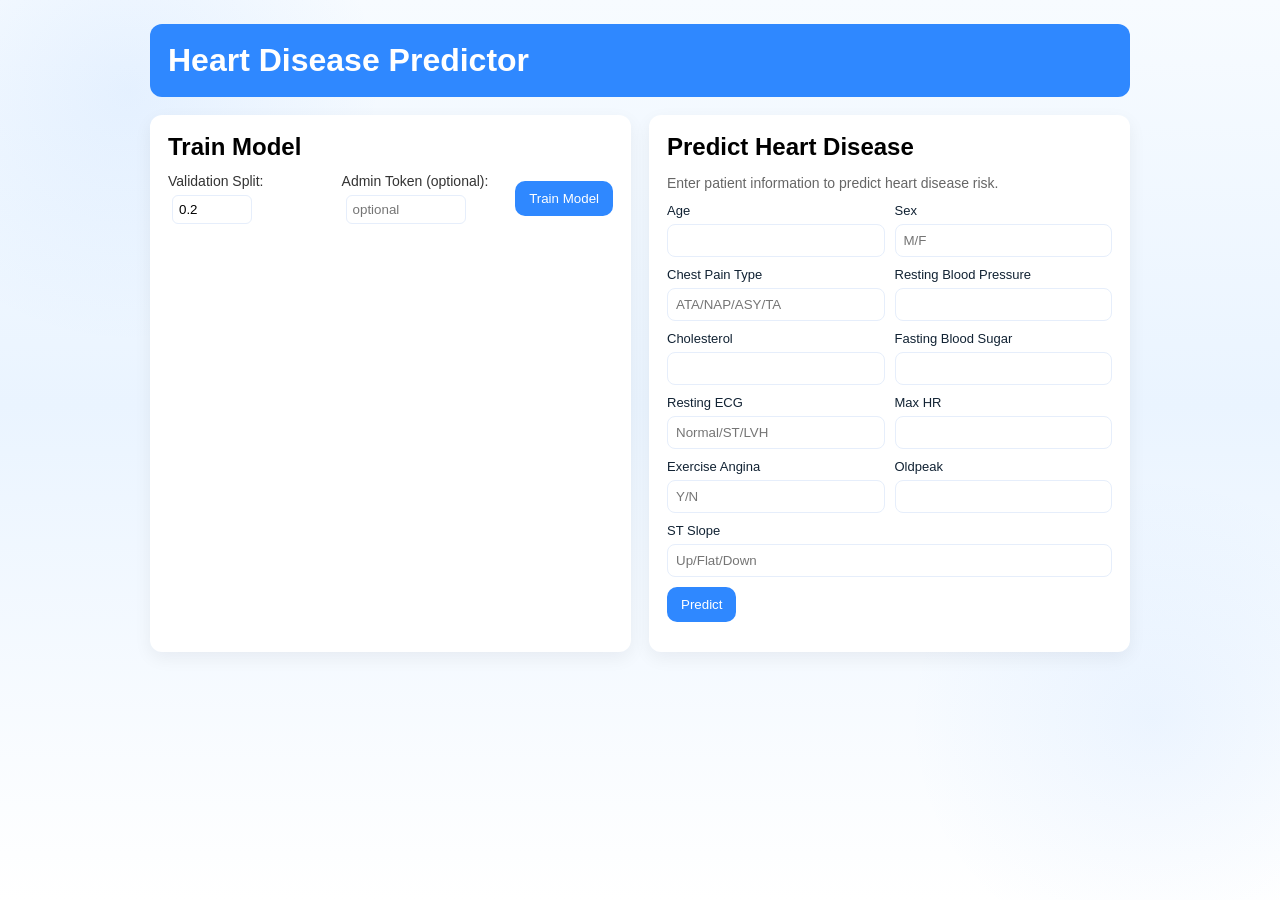
==== frontend/index.html @ 94117f0b "Initial commit" ====
<!doctype html>
<html lang="en">
  <head>
    <meta charset="utf-8" />
    <meta name="viewport" content="width=device-width, initial-scale=1" />
    <title>Heart Disease Predictor</title>
    <link rel="stylesheet" href="styles.css" />
  </head>
  <body>
    <div class="app">
      <header class="hero">
        <h1>Heart Disease Predictor</h1>
      </header>

      <main class="grid">
        <section class="panel">
          <h2>Train Model</h2>
          <div style="display:flex;gap:8px;align-items:center;flex-wrap:wrap">
            <label style="font-size:14px;color:#333">Validation Split:
              <input id="val_size" type="number" step="0.05" min="0" max="0.9" value="0.2" title="Validation size (0-0.9)" style="width:80px;padding:6px;border-radius:6px;border:1px solid #e6eefb;margin-left:4px" />
            </label>
            <label style="font-size:14px;color:#333" title="Optional: Enter admin token to authorize training">Admin Token (optional):
              <input id="train_secret" type="password" placeholder="optional" style="width:120px;padding:6px;border-radius:6px;border:1px solid #e6eefb;margin-left:4px" />
            </label>
            <button id="trainBtn" class="btn primary">Train Model</button>
          </div>
          <div id="trainResult" class="result" style="margin-top:12px"></div>
          <div id="analysisPanel" style="margin-top:16px;display:none">
            <h3 style="font-size:22px;margin-bottom:8px;color:#333">Prediction & Analysis</h3>
            <canvas id="probChart" width="280" height="180"></canvas>
            <div id="probLabel" style="font-size:14px;margin-top:8px;color:#123"></div>
            
            <div style="margin-top:20px">
              <h4 style="font-size:16px;margin-bottom:12px;color:#333;font-weight:600">Key Factors</h4>
              <div id="keyFactors" style="font-size:14px;line-height:1.8">
                <!-- Key factors will be populated here -->
              </div>
            </div>
          </div>
        </section>

        <section class="panel">
          <h2>Predict Heart Disease</h2>
          <p style="color:#666;font-size:14px;margin-bottom:12px">
            Enter patient information to predict heart disease risk.
          </p>
          <form id="predictForm">
            <div class="row">
              <label>Age<input name="Age" required /></label>
              <label>Sex<input name="Sex" required placeholder="M/F"/></label>
            </div>
            <div class="row">
              <label>Chest Pain Type<input name="ChestPainType" required placeholder="ATA/NAP/ASY/TA"/></label>
              <label>Resting Blood Pressure<input name="RestingBP" required/></label>
            </div>
            <div class="row">
              <label>Cholesterol<input name="Cholesterol" required/></label>
              <label>Fasting Blood Sugar<input name="FastingBS" required/></label>
            </div>
            <div class="row">
              <label>Resting ECG<input name="RestingECG" required placeholder="Normal/ST/LVH"/></label>
              <label>Max HR<input name="MaxHR" required/></label>
            </div>
            <div class="row">
              <label>Exercise Angina<input name="ExerciseAngina" required placeholder="Y/N"/></label>
              <label>Oldpeak<input name="Oldpeak" required/></label>
            </div>
            <div class="row">
              <label>ST Slope<input name="ST_Slope" required placeholder="Up/Flat/Down"/></label>
            </div>

            <button type="button" id="predictBtn" class="btn primary">Predict</button>
          </form>
          <div id="predictResult" class="result"></div>
        </section>
      </main>
    </div>
    <script src="main.js"></script>
  </body>
</html>
---- frontend/styles.css ----
:root{
  --blue:#2f88ff;
  --muted:#f3f6fb;
  --card:#ffffff;
}
*{box-sizing:border-box;font-family:Inter,Segoe UI,Arial,sans-serif}
body{
  /* soft layered background with subtle radial highlights */
  background:
    radial-gradient(circle at 10% 10%, rgba(47,136,255,0.08), transparent 18%),
    radial-gradient(circle at 90% 80%, rgba(47,136,255,0.06), transparent 18%),
    linear-gradient(180deg,#f7fbff 0%, #eaf4ff 45%, #ffffff 100%);
  background-attachment: fixed;
  margin:0;padding:24px;
}
.app{max-width:980px;margin:0 auto}
.hero{display:flex;align-items:center;gap:12px;background:var(--blue);color:white;padding:18px;border-radius:12px}
.hero .logo{font-size:28px}
.grid{display:grid;grid-template-columns:1fr 1fr;gap:18px;margin-top:18px}
.panel{background:var(--card);padding:18px;border-radius:12px;box-shadow:0 6px 18px rgba(15,20,40,0.06)}
h1,h2{margin:0}
h2{margin-bottom:12px}
.row{display:flex;gap:10px;margin-bottom:10px}
label{flex:1;display:flex;flex-direction:column;font-size:13px;color:#123}
input{padding:8px;border-radius:8px;border:1px solid #e6eefb;margin-top:6px}
.btn{padding:10px 14px;border-radius:10px;border:0;cursor:pointer}
.btn.primary{background:var(--blue);color:white}
.result{margin-top:12px;color:#123}
.footer{text-align:center;margin-top:18px;color:#667}
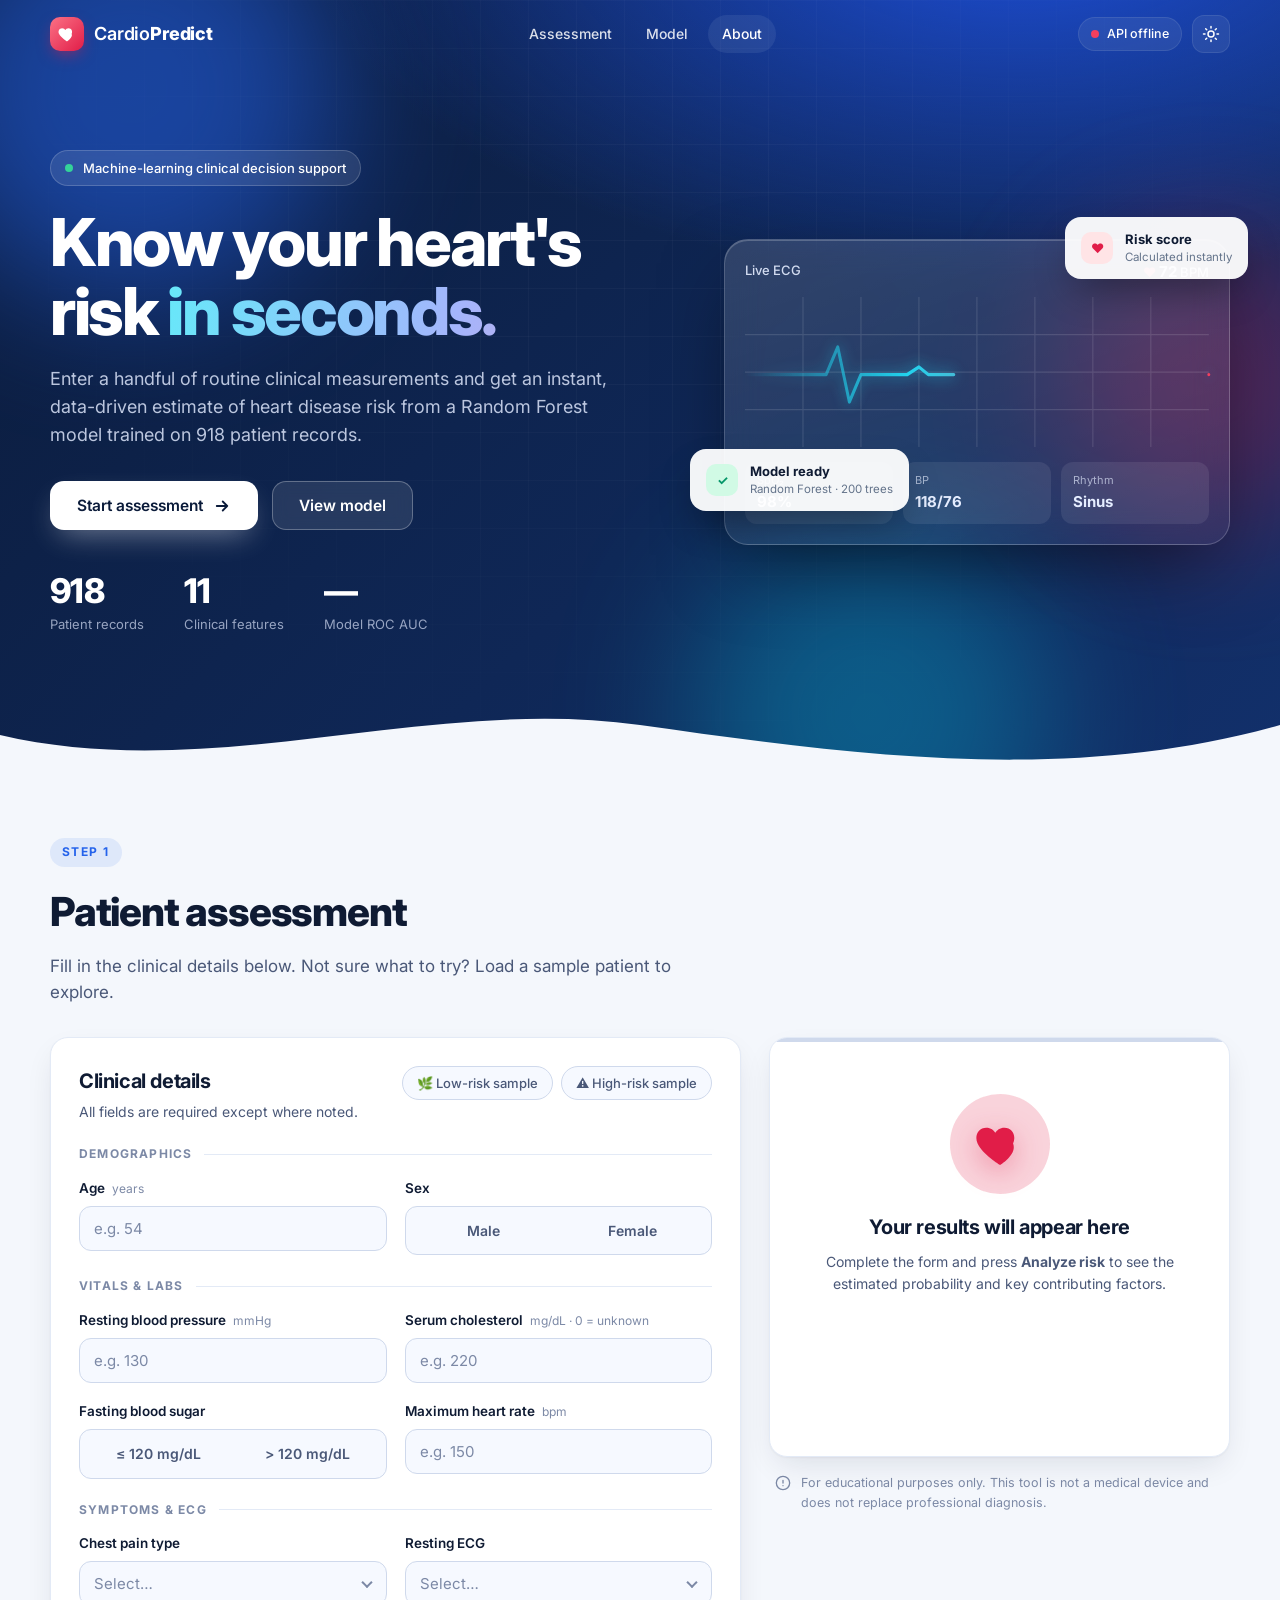
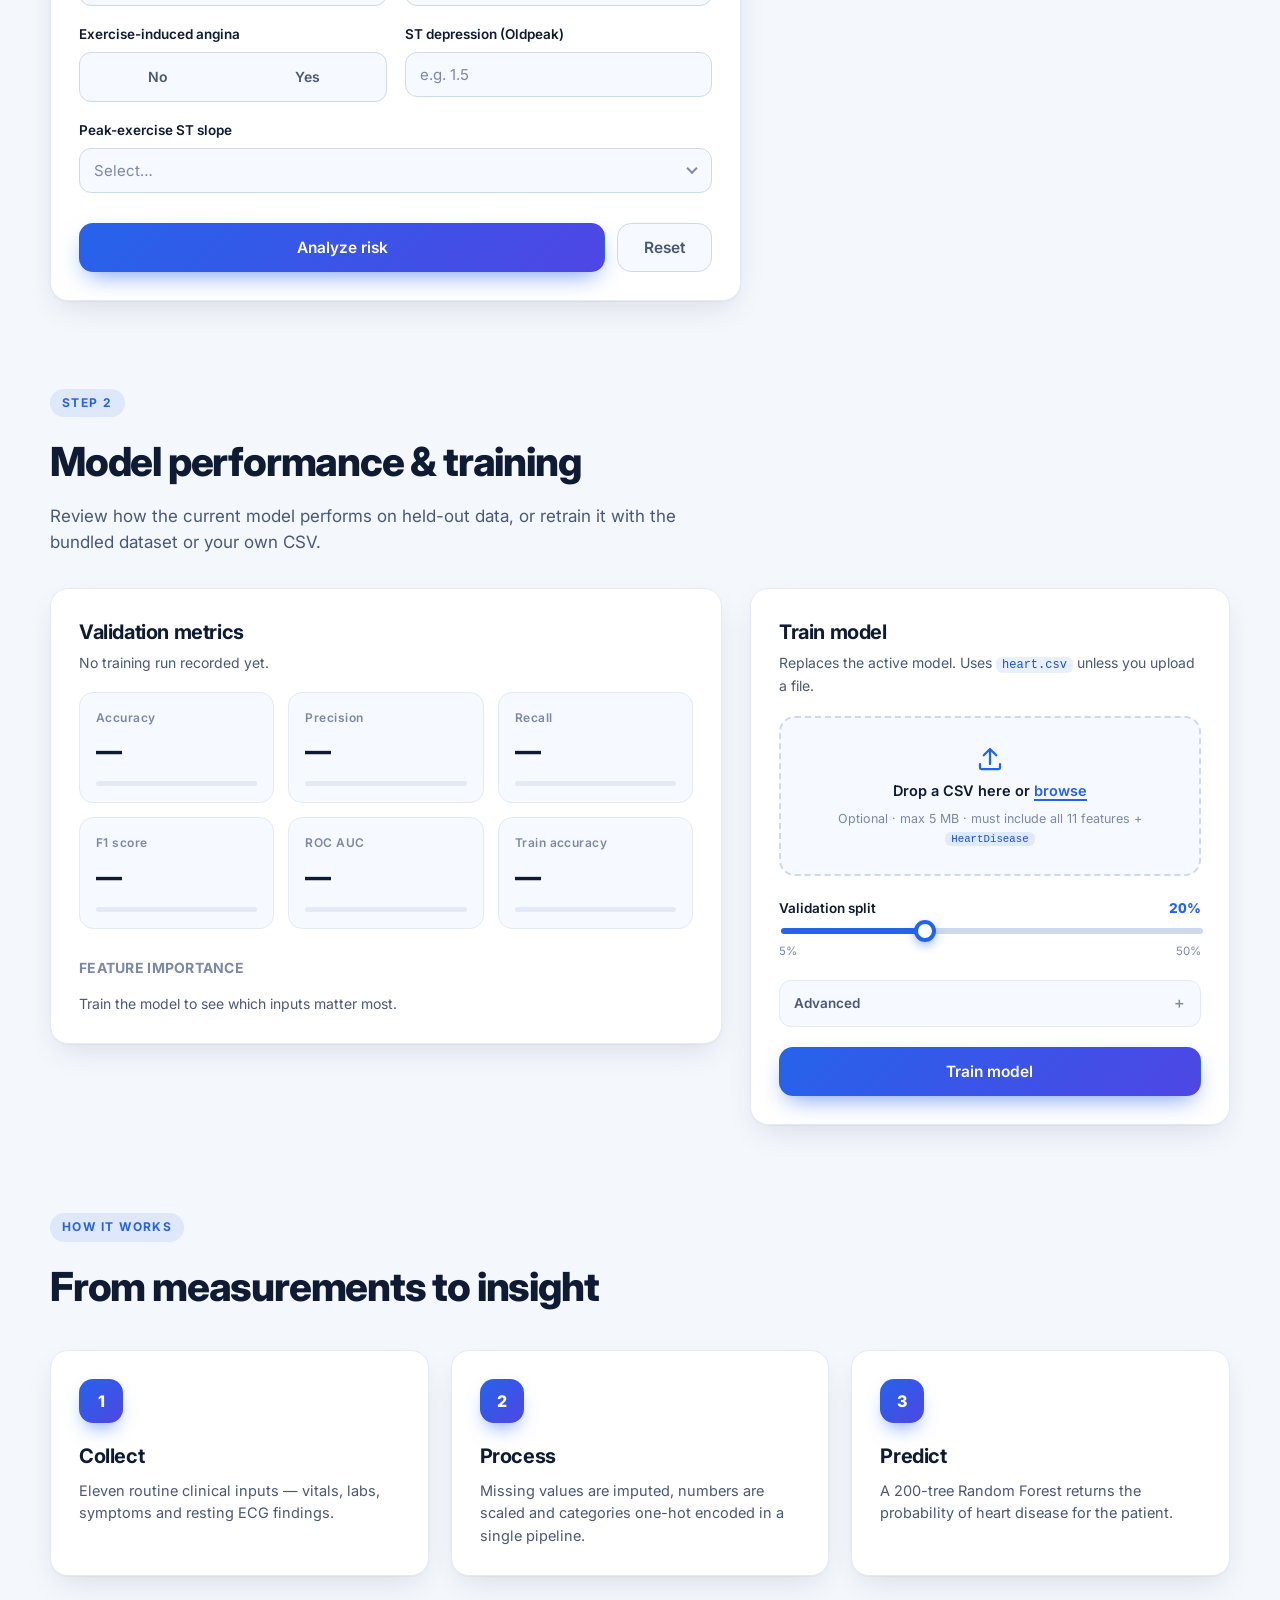
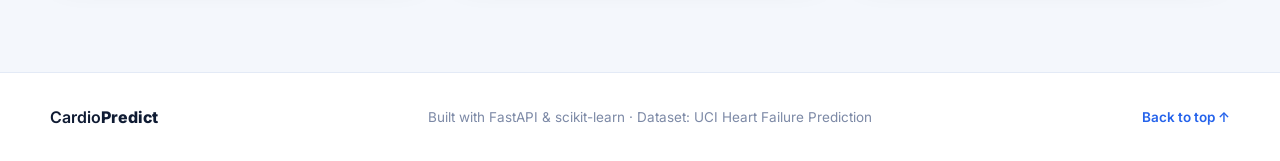
==== commit d893df7c: "Fix backend bugs and redesign the frontend Backend: - Save uploads to a temp file instead of the cli" ====
--- a/frontend/index.html
+++ b/frontend/index.html
@@ -3,78 +3,394 @@
   <head>
     <meta charset="utf-8" />
     <meta name="viewport" content="width=device-width, initial-scale=1" />
-    <title>Heart Disease Predictor</title>
+    <meta name="description" content="AI-assisted heart disease risk estimation using a Random Forest model trained on clinical data." />
+    <meta name="theme-color" content="#0b1b3a" />
+    <title>CardioPredict — Heart Disease Risk Assessment</title>
+    <link rel="icon" href="data:image/svg+xml,%3Csvg xmlns='http://www.w3.org/2000/svg' viewBox='0 0 24 24'%3E%3Cpath fill='%23ef4444' d='M12 21s-7.5-4.6-9.6-9.2C.9 8.5 2.7 5 6.1 5c2 0 3.3 1.1 3.9 2.2h.0C10.6 6.1 11.9 5 13.9 5c3.4 0 5.2 3.5 3.7 6.8C19.5 16.4 12 21 12 21z'/%3E%3C/svg%3E" />
+    <link rel="preconnect" href="https://fonts.googleapis.com" />
+    <link rel="preconnect" href="https://fonts.gstatic.com" crossorigin />
+    <link href="https://fonts.googleapis.com/css2?family=Inter:wght@400;500;600;700;800&display=swap" rel="stylesheet" />
     <link rel="stylesheet" href="styles.css" />
+    <script>
+      // Apply the saved theme before first paint to avoid a flash.
+      try {
+        var t = localStorage.getItem('theme');
+        if (!t) t = matchMedia('(prefers-color-scheme: dark)').matches ? 'dark' : 'light';
+        document.documentElement.setAttribute('data-theme', t);
+      } catch (e) {}
+    </script>
   </head>
   <body>
-    <div class="app">
-      <header class="hero">
-        <h1>Heart Disease Predictor</h1>
-      </header>
-
-      <main class="grid">
-        <section class="panel">
-          <h2>Train Model</h2>
-          <div style="display:flex;gap:8px;align-items:center;flex-wrap:wrap">
-            <label style="font-size:14px;color:#333">Validation Split:
-              <input id="val_size" type="number" step="0.05" min="0" max="0.9" value="0.2" title="Validation size (0-0.9)" style="width:80px;padding:6px;border-radius:6px;border:1px solid #e6eefb;margin-left:4px" />
+    <div class="scroll-progress" id="scrollProgress" aria-hidden="true"></div>
+
+    <!-- ============ NAV ============ -->
+    <nav class="nav" id="nav">
+      <div class="container nav-inner">
+        <a class="brand" href="#top" aria-label="CardioPredict home">
+          <span class="brand-mark">
+            <svg viewBox="0 0 24 24" width="20" height="20" aria-hidden="true"><path fill="currentColor" d="M12 21s-7.5-4.6-9.6-9.2C.9 8.5 2.7 5 6.1 5c2 0 3.3 1.1 3.9 2.2C10.6 6.1 11.9 5 13.9 5c3.4 0 5.2 3.5 3.7 6.8C19.5 16.4 12 21 12 21z"/></svg>
+          </span>
+          <span class="brand-name">Cardio<b>Predict</b></span>
+        </a>
+        <div class="nav-links">
+          <a href="#assess">Assessment</a>
+          <a href="#train">Model</a>
+          <a href="#about">About</a>
+        </div>
+        <div class="nav-actions">
+          <span class="status-pill" id="statusPill" data-state="checking" role="status" aria-live="polite">
+            <span class="dot"></span><span id="statusText">Connecting…</span>
+          </span>
+          <button class="icon-btn" id="themeToggle" type="button" aria-label="Toggle dark mode" title="Toggle dark mode">
+            <svg class="i-sun" viewBox="0 0 24 24" width="18" height="18" fill="none" stroke="currentColor" stroke-width="2" stroke-linecap="round"><circle cx="12" cy="12" r="4"/><path d="M12 2v2M12 20v2M4.9 4.9l1.4 1.4M17.7 17.7l1.4 1.4M2 12h2M20 12h2M4.9 19.1l1.4-1.4M17.7 6.3l1.4-1.4"/></svg>
+            <svg class="i-moon" viewBox="0 0 24 24" width="18" height="18" fill="none" stroke="currentColor" stroke-width="2" stroke-linecap="round" stroke-linejoin="round"><path d="M21 12.8A9 9 0 1 1 11.2 3a7 7 0 0 0 9.8 9.8z"/></svg>
+          </button>
+        </div>
+      </div>
+    </nav>
+
+    <!-- ============ HERO ============ -->
+    <header class="hero" id="top">
+      <div class="blob b1"></div><div class="blob b2"></div><div class="blob b3"></div>
+      <div class="hero-grid-bg" aria-hidden="true"></div>
+      <div class="container hero-inner">
+        <div class="hero-copy">
+          <span class="eyebrow reveal"><span class="pulse-dot"></span> Machine-learning clinical decision support</span>
+          <h1 class="reveal" style="--d:80ms">Know your heart's risk <span class="grad-text">in seconds.</span></h1>
+          <p class="lead reveal" style="--d:160ms">
+            Enter a handful of routine clinical measurements and get an instant, data-driven
+            estimate of heart disease risk from a Random Forest model trained on 918 patient records.
+          </p>
+          <div class="hero-cta reveal" style="--d:240ms">
+            <a href="#assess" class="btn btn-light btn-lg">Start assessment
+              <svg viewBox="0 0 24 24" width="18" height="18" fill="none" stroke="currentColor" stroke-width="2.4" stroke-linecap="round" stroke-linejoin="round"><path d="M5 12h14M13 6l6 6-6 6"/></svg>
+            </a>
+            <a href="#train" class="btn btn-ghost btn-lg">View model</a>
+          </div>
+          <dl class="hero-stats reveal" style="--d:320ms">
+            <div><dt data-count="918">0</dt><dd>Patient records</dd></div>
+            <div><dt data-count="11">0</dt><dd>Clinical features</dd></div>
+            <div><dt id="heroAuc">—</dt><dd>Model ROC&nbsp;AUC</dd></div>
+          </dl>
+        </div>
+
+        <div class="hero-visual reveal" style="--d:200ms" aria-hidden="true">
+          <div class="monitor">
+            <div class="monitor-head">
+              <span>Live ECG</span>
+              <span class="bpm"><i class="beat-heart">♥</i> <b id="bpmNum">72</b> BPM</span>
+            </div>
+            <svg class="ecg" viewBox="0 0 400 120" preserveAspectRatio="none">
+              <defs>
+                <linearGradient id="ecgGrad" x1="0" x2="1"><stop offset="0" stop-color="#22d3ee" stop-opacity="0"/><stop offset=".35" stop-color="#22d3ee"/><stop offset="1" stop-color="#f43f5e"/></linearGradient>
+              </defs>
+              <g class="ecg-grid" stroke="currentColor" stroke-opacity=".12"><path d="M0 30H400M0 60H400M0 90H400M50 0V120M100 0V120M150 0V120M200 0V120M250 0V120M300 0V120M350 0V120"/></g>
+              <path class="ecg-line" pathLength="1" d="M0 62 H60 L70 62 L80 40 L90 84 L100 62 H130 L140 62 L150 56 L158 62 H190 L200 62 L210 12 L222 108 L234 62 H270 L280 62 L290 48 L300 62 H340 L350 62 L360 40 L370 84 L380 62 H400"/>
+            </svg>
+            <div class="monitor-foot">
+              <div><small>SpO₂</small><b>98%</b></div>
+              <div><small>BP</small><b>118/76</b></div>
+              <div><small>Rhythm</small><b>Sinus</b></div>
+            </div>
+          </div>
+          <div class="float-card fc1"><span class="fc-ico ok">✓</span><div><b>Model ready</b><small>Random Forest · 200 trees</small></div></div>
+          <div class="float-card fc2"><span class="fc-ico risk">♥</span><div><b>Risk score</b><small>Calculated instantly</small></div></div>
+        </div>
+      </div>
+      <svg class="hero-wave" viewBox="0 0 1440 80" preserveAspectRatio="none" aria-hidden="true"><path d="M0 40 C240 90 480 0 720 30 C960 60 1200 90 1440 30 V80 H0Z"/></svg>
+    </header>
+
+    <main class="container main">
+      <!-- ============ ASSESSMENT ============ -->
+      <section class="section" id="assess">
+        <div class="section-head reveal">
+          <span class="kicker">Step 1</span>
+          <h2>Patient assessment</h2>
+          <p>Fill in the clinical details below. Not sure what to try? Load a sample patient to explore.</p>
+        </div>
+
+        <div class="assess-grid">
+          <div class="card spot reveal">
+            <div class="card-head">
+              <div>
+                <h3>Clinical details</h3>
+                <p class="muted">All fields are required except where noted.</p>
+              </div>
+              <div class="chips">
+                <button type="button" class="chip" data-sample="low">🌿 Low-risk sample</button>
+                <button type="button" class="chip" data-sample="high">⚠️ High-risk sample</button>
+              </div>
+            </div>
+
+            <form id="predictForm" novalidate>
+              <fieldset>
+                <legend>Demographics</legend>
+                <div class="fields">
+                  <div class="field">
+                    <label for="Age">Age <small>years</small></label>
+                    <input id="Age" name="Age" type="number" inputmode="numeric" min="1" max="120" step="1" placeholder="e.g. 54" required />
+                    <span class="err" data-for="Age"></span>
+                  </div>
+                  <div class="field">
+                    <span class="label" id="lblSex">Sex</span>
+                    <div class="seg" role="radiogroup" aria-labelledby="lblSex">
+                      <label><input type="radio" name="Sex" value="M" required /><span>Male</span></label>
+                      <label><input type="radio" name="Sex" value="F" /><span>Female</span></label>
+                      <i class="seg-thumb"></i>
+                    </div>
+                    <span class="err" data-for="Sex"></span>
+                  </div>
+                </div>
+              </fieldset>
+
+              <fieldset>
+                <legend>Vitals &amp; labs</legend>
+                <div class="fields">
+                  <div class="field">
+                    <label for="RestingBP">Resting blood pressure <small>mmHg</small></label>
+                    <input id="RestingBP" name="RestingBP" type="number" inputmode="numeric" min="0" max="300" step="1" placeholder="e.g. 130" required />
+                    <span class="err" data-for="RestingBP"></span>
+                  </div>
+                  <div class="field">
+                    <label for="Cholesterol">Serum cholesterol <small>mg/dL · 0 = unknown</small></label>
+                    <input id="Cholesterol" name="Cholesterol" type="number" inputmode="numeric" min="0" max="1000" step="1" placeholder="e.g. 220" required />
+                    <span class="err" data-for="Cholesterol"></span>
+                  </div>
+                  <div class="field">
+                    <span class="label" id="lblFbs">Fasting blood sugar</span>
+                    <div class="seg" role="radiogroup" aria-labelledby="lblFbs">
+                      <label><input type="radio" name="FastingBS" value="0" required /><span>≤ 120 mg/dL</span></label>
+                      <label><input type="radio" name="FastingBS" value="1" /><span>&gt; 120 mg/dL</span></label>
+                      <i class="seg-thumb"></i>
+                    </div>
+                    <span class="err" data-for="FastingBS"></span>
+                  </div>
+                  <div class="field">
+                    <label for="MaxHR">Maximum heart rate <small>bpm</small></label>
+                    <input id="MaxHR" name="MaxHR" type="number" inputmode="numeric" min="30" max="250" step="1" placeholder="e.g. 150" required />
+                    <span class="err" data-for="MaxHR"></span>
+                  </div>
+                </div>
+              </fieldset>
+
+              <fieldset>
+                <legend>Symptoms &amp; ECG</legend>
+                <div class="fields">
+                  <div class="field">
+                    <label for="ChestPainType">Chest pain type</label>
+                    <div class="select-wrap">
+                      <select id="ChestPainType" name="ChestPainType" required>
+                        <option value="" disabled selected>Select…</option>
+                        <option value="TA">Typical angina (TA)</option>
+                        <option value="ATA">Atypical angina (ATA)</option>
+                        <option value="NAP">Non-anginal pain (NAP)</option>
+                        <option value="ASY">Asymptomatic (ASY)</option>
+                      </select>
+                    </div>
+                    <span class="err" data-for="ChestPainType"></span>
+                  </div>
+                  <div class="field">
+                    <label for="RestingECG">Resting ECG</label>
+                    <div class="select-wrap">
+                      <select id="RestingECG" name="RestingECG" required>
+                        <option value="" disabled selected>Select…</option>
+                        <option value="Normal">Normal</option>
+                        <option value="ST">ST-T wave abnormality</option>
+                        <option value="LVH">Left ventricular hypertrophy</option>
+                      </select>
+                    </div>
+                    <span class="err" data-for="RestingECG"></span>
+                  </div>
+                  <div class="field">
+                    <span class="label" id="lblAng">Exercise-induced angina</span>
+                    <div class="seg" role="radiogroup" aria-labelledby="lblAng">
+                      <label><input type="radio" name="ExerciseAngina" value="N" required /><span>No</span></label>
+                      <label><input type="radio" name="ExerciseAngina" value="Y" /><span>Yes</span></label>
+                      <i class="seg-thumb"></i>
+                    </div>
+                    <span class="err" data-for="ExerciseAngina"></span>
+                  </div>
+                  <div class="field">
+                    <label for="Oldpeak">ST depression (Oldpeak)</label>
+                    <input id="Oldpeak" name="Oldpeak" type="number" inputmode="decimal" min="-5" max="10" step="0.1" placeholder="e.g. 1.5" required />
+                    <span class="err" data-for="Oldpeak"></span>
+                  </div>
+                  <div class="field full">
+                    <label for="ST_Slope">Peak-exercise ST slope</label>
+                    <div class="select-wrap">
+                      <select id="ST_Slope" name="ST_Slope" required>
+                        <option value="" disabled selected>Select…</option>
+                        <option value="Up">Upsloping</option>
+                        <option value="Flat">Flat</option>
+                        <option value="Down">Downsloping</option>
+                      </select>
+                    </div>
+                    <span class="err" data-for="ST_Slope"></span>
+                  </div>
+                </div>
+              </fieldset>
+
+              <div class="form-actions">
+                <button type="submit" id="predictBtn" class="btn btn-primary btn-lg">
+                  <span class="btn-label">Analyze risk</span>
+                  <span class="spinner" aria-hidden="true"></span>
+                </button>
+                <button type="button" id="resetBtn" class="btn btn-quiet btn-lg">Reset</button>
+              </div>
+            </form>
+          </div>
+
+          <!-- Result column -->
+          <aside class="result-col reveal" style="--d:120ms" aria-live="polite">
+            <div class="card result-card" id="resultCard" data-state="empty">
+              <!-- empty -->
+              <div class="state state-empty">
+                <div class="empty-heart"><span></span><svg viewBox="0 0 24 24" width="56" height="56"><path fill="currentColor" d="M12 21s-7.5-4.6-9.6-9.2C.9 8.5 2.7 5 6.1 5c2 0 3.3 1.1 3.9 2.2C10.6 6.1 11.9 5 13.9 5c3.4 0 5.2 3.5 3.7 6.8C19.5 16.4 12 21 12 21z"/></svg></div>
+                <h3>Your results will appear here</h3>
+                <p class="muted">Complete the form and press <b>Analyze risk</b> to see the estimated probability and key contributing factors.</p>
+              </div>
+              <!-- loading -->
+              <div class="state state-loading">
+                <div class="ring-loader"></div>
+                <h3>Analyzing…</h3>
+                <p class="muted">Running the model on the submitted values.</p>
+                <div class="skeleton"></div><div class="skeleton s2"></div><div class="skeleton s3"></div>
+              </div>
+              <!-- result -->
+              <div class="state state-result">
+                <div class="gauge-wrap">
+                  <svg class="gauge" viewBox="0 0 180 180" aria-hidden="true">
+                    <defs>
+                      <linearGradient id="gaugeLow" x1="0" y1="0" x2="1" y2="1"><stop offset="0" stop-color="#34d399"/><stop offset="1" stop-color="#10b981"/></linearGradient>
+                      <linearGradient id="gaugeMod" x1="0" y1="0" x2="1" y2="1"><stop offset="0" stop-color="#fbbf24"/><stop offset="1" stop-color="#f59e0b"/></linearGradient>
+                      <linearGradient id="gaugeHigh" x1="0" y1="0" x2="1" y2="1"><stop offset="0" stop-color="#fb7185"/><stop offset="1" stop-color="#e11d48"/></linearGradient>
+                    </defs>
+                    <circle class="g-track" cx="90" cy="90" r="76" />
+                    <circle class="g-bar" id="gaugeBar" cx="90" cy="90" r="76" pathLength="100" />
+                  </svg>
+                  <div class="gauge-center">
+                    <span class="gauge-num"><span id="riskNum">0</span><i>%</i></span>
+                    <span class="gauge-cap">Estimated risk</span>
+                  </div>
+                </div>
+                <div class="risk-badge" id="riskBadge">Low risk</div>
+                <p class="verdict" id="verdict"></p>
+
+                <div class="factors">
+                  <h4>Contributing factors</h4>
+                  <ul id="keyFactors"></ul>
+                </div>
+              </div>
+              <!-- error -->
+              <div class="state state-error">
+                <div class="err-ico">!</div>
+                <h3>Something went wrong</h3>
+                <p class="muted" id="errorMsg"></p>
+                <button type="button" class="btn btn-quiet" id="retryBtn">Dismiss</button>
+              </div>
+            </div>
+
+            <p class="disclaimer">
+              <svg viewBox="0 0 24 24" width="16" height="16" fill="none" stroke="currentColor" stroke-width="2" stroke-linecap="round" stroke-linejoin="round"><circle cx="12" cy="12" r="10"/><path d="M12 8v4M12 16h.01"/></svg>
+              For educational purposes only. This tool is not a medical device and does not replace professional diagnosis.
+            </p>
+          </aside>
+        </div>
+      </section>
+
+      <!-- ============ TRAIN ============ -->
+      <section class="section" id="train">
+        <div class="section-head reveal">
+          <span class="kicker">Step 2</span>
+          <h2>Model performance &amp; training</h2>
+          <p>Review how the current model performs on held-out data, or retrain it with the bundled dataset or your own CSV.</p>
+        </div>
+
+        <div class="train-grid">
+          <div class="card spot reveal">
+            <div class="card-head"><div><h3>Validation metrics</h3><p class="muted" id="trainedAt">No training run recorded yet.</p></div></div>
+            <div class="metrics" id="metrics">
+              <div class="metric" data-key="val_accuracy"><span class="m-label">Accuracy</span><span class="m-val">—</span><span class="m-bar"><i></i></span></div>
+              <div class="metric" data-key="val_precision"><span class="m-label">Precision</span><span class="m-val">—</span><span class="m-bar"><i></i></span></div>
+              <div class="metric" data-key="val_recall"><span class="m-label">Recall</span><span class="m-val">—</span><span class="m-bar"><i></i></span></div>
+              <div class="metric" data-key="val_f1"><span class="m-label">F1 score</span><span class="m-val">—</span><span class="m-bar"><i></i></span></div>
+              <div class="metric" data-key="val_roc_auc"><span class="m-label">ROC AUC</span><span class="m-val">—</span><span class="m-bar"><i></i></span></div>
+              <div class="metric" data-key="train_accuracy"><span class="m-label">Train accuracy</span><span class="m-val">—</span><span class="m-bar"><i></i></span></div>
+            </div>
+            <h4 class="sub">Feature importance</h4>
+            <div class="importance" id="importance"><p class="muted">Train the model to see which inputs matter most.</p></div>
+          </div>
+
+          <div class="card spot reveal" style="--d:120ms">
+            <div class="card-head"><div><h3>Train model</h3><p class="muted">Replaces the active model. Uses <code>heart.csv</code> unless you upload a file.</p></div></div>
+
+            <label class="dropzone" id="dropzone" for="file">
+              <input id="file" type="file" accept=".csv,text/csv" hidden />
+              <svg viewBox="0 0 24 24" width="30" height="30" fill="none" stroke="currentColor" stroke-width="1.8" stroke-linecap="round" stroke-linejoin="round"><path d="M12 16V4M7 9l5-5 5 5"/><path d="M4 16v3a1 1 0 0 0 1 1h14a1 1 0 0 0 1-1v-3"/></svg>
+              <span class="dz-title" id="dzTitle">Drop a CSV here or <u>browse</u></span>
+              <span class="dz-sub" id="dzSub">Optional · max 5 MB · must include all 11 features + <code>HeartDisease</code></span>
             </label>
-            <label style="font-size:14px;color:#333" title="Optional: Enter admin token to authorize training">Admin Token (optional):
-              <input id="train_secret" type="password" placeholder="optional" style="width:120px;padding:6px;border-radius:6px;border:1px solid #e6eefb;margin-left:4px" />
-            </label>
-            <button id="trainBtn" class="btn primary">Train Model</button>
-          </div>
-          <div id="trainResult" class="result" style="margin-top:12px"></div>
-          <div id="analysisPanel" style="margin-top:16px;display:none">
-            <h3 style="font-size:22px;margin-bottom:8px;color:#333">Prediction & Analysis</h3>
-            <canvas id="probChart" width="280" height="180"></canvas>
-            <div id="probLabel" style="font-size:14px;margin-top:8px;color:#123"></div>
-            
-            <div style="margin-top:20px">
-              <h4 style="font-size:16px;margin-bottom:12px;color:#333;font-weight:600">Key Factors</h4>
-              <div id="keyFactors" style="font-size:14px;line-height:1.8">
-                <!-- Key factors will be populated here -->
-              </div>
-            </div>
-          </div>
-        </section>
-
-        <section class="panel">
-          <h2>Predict Heart Disease</h2>
-          <p style="color:#666;font-size:14px;margin-bottom:12px">
-            Enter patient information to predict heart disease risk.
-          </p>
-          <form id="predictForm">
-            <div class="row">
-              <label>Age<input name="Age" required /></label>
-              <label>Sex<input name="Sex" required placeholder="M/F"/></label>
-            </div>
-            <div class="row">
-              <label>Chest Pain Type<input name="ChestPainType" required placeholder="ATA/NAP/ASY/TA"/></label>
-              <label>Resting Blood Pressure<input name="RestingBP" required/></label>
-            </div>
-            <div class="row">
-              <label>Cholesterol<input name="Cholesterol" required/></label>
-              <label>Fasting Blood Sugar<input name="FastingBS" required/></label>
-            </div>
-            <div class="row">
-              <label>Resting ECG<input name="RestingECG" required placeholder="Normal/ST/LVH"/></label>
-              <label>Max HR<input name="MaxHR" required/></label>
-            </div>
-            <div class="row">
-              <label>Exercise Angina<input name="ExerciseAngina" required placeholder="Y/N"/></label>
-              <label>Oldpeak<input name="Oldpeak" required/></label>
-            </div>
-            <div class="row">
-              <label>ST Slope<input name="ST_Slope" required placeholder="Up/Flat/Down"/></label>
-            </div>
-
-            <button type="button" id="predictBtn" class="btn primary">Predict</button>
-          </form>
-          <div id="predictResult" class="result"></div>
-        </section>
-      </main>
-    </div>
+            <button type="button" class="link-btn" id="clearFile" hidden>Remove file</button>
+
+            <div class="field slider-field">
+              <label for="val_size">Validation split <output id="valOut">20%</output></label>
+              <input id="val_size" type="range" min="0.05" max="0.5" step="0.05" value="0.2" />
+              <div class="ticks"><span>5%</span><span>50%</span></div>
+            </div>
+
+            <details class="advanced">
+              <summary>Advanced</summary>
+              <div class="field">
+                <label for="train_secret">Admin token <small>only if the server sets TRAIN_SECRET</small></label>
+                <input id="train_secret" type="password" autocomplete="off" placeholder="Optional" />
+              </div>
+            </details>
+
+            <button type="button" id="trainBtn" class="btn btn-primary btn-lg block">
+              <span class="btn-label">Train model</span>
+              <span class="spinner" aria-hidden="true"></span>
+            </button>
+          </div>
+        </div>
+      </section>
+
+      <!-- ============ ABOUT ============ -->
+      <section class="section" id="about">
+        <div class="section-head reveal">
+          <span class="kicker">How it works</span>
+          <h2>From measurements to insight</h2>
+        </div>
+        <div class="steps">
+          <article class="step card reveal"><span class="step-n">1</span><h3>Collect</h3><p>Eleven routine clinical inputs — vitals, labs, symptoms and resting ECG findings.</p></article>
+          <article class="step card reveal" style="--d:100ms"><span class="step-n">2</span><h3>Process</h3><p>Missing values are imputed, numbers are scaled and categories one-hot encoded in a single pipeline.</p></article>
+          <article class="step card reveal" style="--d:200ms"><span class="step-n">3</span><h3>Predict</h3><p>A 200-tree Random Forest returns the probability of heart disease for the patient.</p></article>
+        </div>
+      </section>
+    </main>
+
+    <footer class="footer">
+      <div class="container footer-inner">
+        <span class="brand-name">Cardio<b>Predict</b></span>
+        <span>Built with FastAPI &amp; scikit-learn · Dataset: UCI Heart Failure Prediction</span>
+        <a href="#top" class="to-top">Back to top ↑</a>
+      </div>
+    </footer>
+
+    <!-- confirm dialog -->
+    <dialog id="confirmDlg" class="dialog">
+      <form method="dialog">
+        <div class="dlg-ico">⟳</div>
+        <h3>Train a new model?</h3>
+        <p id="confirmText" class="muted"></p>
+        <div class="dlg-actions">
+          <button value="cancel" class="btn btn-quiet">Cancel</button>
+          <button value="ok" class="btn btn-primary" id="confirmOk">Train now</button>
+        </div>
+      </form>
+    </dialog>
+
+    <div class="toasts" id="toasts" aria-live="polite"></div>
+
     <script src="main.js"></script>
   </body>
 </html>
--- a/frontend/styles.css
+++ b/frontend/styles.css
@@ -1,29 +1,592 @@
-:root{
-  --blue:#2f88ff;
-  --muted:#f3f6fb;
-  --card:#ffffff;
-}
-*{box-sizing:border-box;font-family:Inter,Segoe UI,Arial,sans-serif}
-body{
-  /* soft layered background with subtle radial highlights */
-  background:
-    radial-gradient(circle at 10% 10%, rgba(47,136,255,0.08), transparent 18%),
-    radial-gradient(circle at 90% 80%, rgba(47,136,255,0.06), transparent 18%),
-    linear-gradient(180deg,#f7fbff 0%, #eaf4ff 45%, #ffffff 100%);
-  background-attachment: fixed;
-  margin:0;padding:24px;
-}
-.app{max-width:980px;margin:0 auto}
-.hero{display:flex;align-items:center;gap:12px;background:var(--blue);color:white;padding:18px;border-radius:12px}
-.hero .logo{font-size:28px}
-.grid{display:grid;grid-template-columns:1fr 1fr;gap:18px;margin-top:18px}
-.panel{background:var(--card);padding:18px;border-radius:12px;box-shadow:0 6px 18px rgba(15,20,40,0.06)}
-h1,h2{margin:0}
-h2{margin-bottom:12px}
-.row{display:flex;gap:10px;margin-bottom:10px}
-label{flex:1;display:flex;flex-direction:column;font-size:13px;color:#123}
-input{padding:8px;border-radius:8px;border:1px solid #e6eefb;margin-top:6px}
-.btn{padding:10px 14px;border-radius:10px;border:0;cursor:pointer}
-.btn.primary{background:var(--blue);color:white}
-.result{margin-top:12px;color:#123}
-.footer{text-align:center;margin-top:18px;color:#667}
+/* ==========================================================
+   CardioPredict — design tokens
+   ========================================================== */
+:root {
+  --font: "Inter", "Segoe UI", system-ui, -apple-system, Roboto, Arial, sans-serif;
+
+  --bg: #f4f7fc;
+  --bg-2: #eaf0fa;
+  --surface: #ffffff;
+  --surface-2: #f6f9ff;
+  --border: #e3eaf6;
+  --border-strong: #cfd9ec;
+  --text: #0f1b33;
+  --text-2: #4a5878;
+  --text-3: #7c89a6;
+
+  --brand: #2563eb;
+  --brand-2: #06b6d4;
+  --brand-ink: #1d4ed8;
+  --brand-soft: rgba(37, 99, 235, .1);
+
+  --ok: #10b981;
+  --ok-soft: rgba(16, 185, 129, .12);
+  --warn: #f59e0b;
+  --warn-soft: rgba(245, 158, 11, .14);
+  --danger: #e11d48;
+  --danger-soft: rgba(225, 29, 72, .1);
+
+  --hero-1: #0b1b3a;
+  --hero-2: #12306b;
+
+  --radius: 18px;
+  --radius-sm: 12px;
+  --shadow-sm: 0 1px 2px rgba(15, 27, 51, .05), 0 2px 8px rgba(15, 27, 51, .04);
+  --shadow: 0 1px 2px rgba(15, 27, 51, .04), 0 12px 32px -8px rgba(15, 27, 51, .12);
+  --shadow-lg: 0 24px 60px -16px rgba(37, 99, 235, .25);
+
+  --ease: cubic-bezier(.22, 1, .36, 1);
+}
+
+:root[data-theme="dark"] {
+  --bg: #070d1c;
+  --bg-2: #0a1226;
+  --surface: #0f1830;
+  --surface-2: #131e3a;
+  --border: #1d2a4a;
+  --border-strong: #2a3a62;
+  --text: #e8eefc;
+  --text-2: #a5b3d4;
+  --text-3: #70809f;
+  --brand: #4f8cff;
+  --brand-ink: #7aa7ff;
+  --brand-soft: rgba(79, 140, 255, .14);
+  --ok-soft: rgba(16, 185, 129, .16);
+  --warn-soft: rgba(245, 158, 11, .16);
+  --danger-soft: rgba(244, 63, 94, .16);
+  --shadow-sm: 0 1px 2px rgba(0, 0, 0, .3);
+  --shadow: 0 1px 2px rgba(0, 0, 0, .3), 0 16px 40px -10px rgba(0, 0, 0, .55);
+  --shadow-lg: 0 24px 60px -16px rgba(79, 140, 255, .3);
+  color-scheme: dark;
+}
+
+/* ==========================================================
+   Base
+   ========================================================== */
+*, *::before, *::after { box-sizing: border-box; }
+html { scroll-behavior: smooth; scroll-padding-top: 84px; }
+body {
+  margin: 0;
+  font-family: var(--font);
+  color: var(--text);
+  background: var(--bg);
+  line-height: 1.55;
+  -webkit-font-smoothing: antialiased;
+  transition: background .4s var(--ease), color .4s var(--ease);
+}
+h1, h2, h3, h4, p, dl, dd, ul { margin: 0; }
+ul { padding: 0; list-style: none; }
+a { color: inherit; text-decoration: none; }
+code { font-family: ui-monospace, SFMono-Regular, Menlo, Consolas, monospace; font-size: .86em; background: var(--brand-soft); color: var(--brand-ink); padding: 1px 6px; border-radius: 6px; }
+.container { width: min(1180px, 100% - 40px); margin-inline: auto; }
+.muted { color: var(--text-2); font-size: 14px; }
+:focus-visible { outline: 3px solid color-mix(in srgb, var(--brand) 55%, transparent); outline-offset: 2px; border-radius: 8px; }
+::selection { background: var(--brand); color: #fff; }
+
+.scroll-progress {
+  position: fixed; inset: 0 0 auto 0; height: 3px; z-index: 100;
+  background: linear-gradient(90deg, var(--brand-2), var(--brand), #a855f7);
+  transform-origin: 0 50%; transform: scaleX(0);
+}
+
+/* reveal on scroll */
+.reveal { opacity: 0; transform: translateY(24px); transition: opacity .8s var(--ease) var(--d, 0ms), transform .8s var(--ease) var(--d, 0ms); }
+.reveal.in { opacity: 1; transform: none; }
+
+/* ==========================================================
+   Navigation
+   ========================================================== */
+.nav {
+  position: fixed; inset: 0 0 auto 0; z-index: 50;
+  transition: background .3s, box-shadow .3s, backdrop-filter .3s;
+  color: #fff;
+}
+.nav.scrolled {
+  background: color-mix(in srgb, var(--surface) 94%, transparent);
+  backdrop-filter: saturate(160%) blur(14px);
+  -webkit-backdrop-filter: saturate(160%) blur(14px);
+  box-shadow: 0 1px 0 var(--border), var(--shadow-sm);
+  color: var(--text);
+}
+.nav-inner { display: flex; align-items: center; justify-content: space-between; height: 68px; gap: 16px; }
+.brand { display: flex; align-items: center; gap: 10px; font-weight: 600; letter-spacing: -.01em; }
+.brand-mark {
+  display: grid; place-items: center; width: 34px; height: 34px; border-radius: 10px; color: #fff;
+  background: linear-gradient(135deg, #fb7185, #e11d48);
+  box-shadow: 0 6px 16px -4px rgba(225, 29, 72, .6);
+  animation: heartbeat 1.6s ease-in-out infinite;
+}
+.brand-name { font-size: 18px; }
+.brand-name b { font-weight: 800; }
+.nav-links { display: flex; gap: 6px; }
+.nav-links a {
+  padding: 8px 14px; border-radius: 999px; font-size: 14px; font-weight: 500; opacity: .85;
+  position: relative; transition: background .25s, opacity .25s;
+}
+.nav-links a:hover, .nav-links a.active { opacity: 1; background: rgba(127, 150, 200, .16); }
+.nav-actions { display: flex; align-items: center; gap: 10px; }
+
+.status-pill {
+  display: inline-flex; align-items: center; gap: 8px; font-size: 12.5px; font-weight: 500;
+  padding: 6px 12px; border-radius: 999px;
+  background: rgba(127, 150, 200, .16); border: 1px solid rgba(127, 150, 200, .22);
+}
+.status-pill .dot { width: 8px; height: 8px; border-radius: 50%; background: #94a3b8; }
+.status-pill[data-state="ok"] .dot { background: #10b981; box-shadow: 0 0 0 0 rgba(16, 185, 129, .6); animation: ping 2s infinite; }
+.status-pill[data-state="warn"] .dot { background: #f59e0b; }
+.status-pill[data-state="down"] .dot { background: #f43f5e; }
+.status-pill[data-state="checking"] .dot { animation: blink 1s infinite; }
+
+.icon-btn {
+  display: grid; place-items: center; width: 38px; height: 38px; border-radius: 12px; cursor: pointer;
+  color: inherit; background: rgba(127, 150, 200, .16); border: 1px solid rgba(127, 150, 200, .22);
+  transition: transform .25s var(--ease), background .25s;
+}
+.icon-btn:hover { transform: rotate(14deg) scale(1.06); background: rgba(127, 150, 200, .28); }
+.i-moon { display: none; }
+:root[data-theme="dark"] .i-sun { display: none; }
+:root[data-theme="dark"] .i-moon { display: block; }
+
+/* ==========================================================
+   Hero
+   ========================================================== */
+.hero {
+  position: relative; overflow: hidden; color: #fff;
+  padding: 150px 0 140px;
+  background: radial-gradient(1200px 600px at 80% -10%, #1d4ed8 0%, transparent 60%),
+              linear-gradient(135deg, var(--hero-1), var(--hero-2));
+}
+.hero-grid-bg {
+  position: absolute; inset: 0; opacity: .5; pointer-events: none;
+  background-image: linear-gradient(rgba(255,255,255,.06) 1px, transparent 1px), linear-gradient(90deg, rgba(255,255,255,.06) 1px, transparent 1px);
+  background-size: 48px 48px;
+  mask-image: radial-gradient(ellipse at 50% 30%, #000 20%, transparent 75%);
+  -webkit-mask-image: radial-gradient(ellipse at 50% 30%, #000 20%, transparent 75%);
+}
+.blob { position: absolute; border-radius: 50%; filter: blur(70px); opacity: .55; pointer-events: none; }
+.b1 { width: 420px; height: 420px; background: #2563eb; top: -120px; left: -80px; animation: drift 18s ease-in-out infinite; }
+.b2 { width: 360px; height: 360px; background: #06b6d4; bottom: -120px; right: 18%; animation: drift 22s ease-in-out infinite reverse; opacity: .35; }
+.b3 { width: 300px; height: 300px; background: #e11d48; top: 30%; right: -80px; animation: drift 26s ease-in-out infinite; opacity: .3; }
+
+.hero-inner { position: relative; display: grid; grid-template-columns: 1.1fr .9fr; gap: 56px; align-items: center; }
+.eyebrow {
+  display: inline-flex; align-items: center; gap: 10px; font-size: 13px; font-weight: 500;
+  padding: 7px 14px; border-radius: 999px; background: rgba(255, 255, 255, .1); border: 1px solid rgba(255, 255, 255, .18);
+  backdrop-filter: blur(8px);
+}
+.pulse-dot { width: 8px; height: 8px; border-radius: 50%; background: #34d399; animation: ping 2s infinite; }
+.hero h1 { font-size: clamp(38px, 5.4vw, 66px); line-height: 1.04; letter-spacing: -.035em; font-weight: 800; margin: 22px 0 20px; }
+.grad-text {
+  background: linear-gradient(100deg, #67e8f9, #a5b4fc 45%, #fda4af);
+  -webkit-background-clip: text; background-clip: text; color: transparent;
+  background-size: 200% auto; animation: shimmer 6s linear infinite;
+}
+.lead { font-size: 18px; color: rgba(226, 234, 255, .82); max-width: 560px; }
+.hero-cta { display: flex; flex-wrap: wrap; gap: 14px; margin-top: 32px; }
+.hero-stats { display: flex; gap: 40px; margin-top: 44px; flex-wrap: wrap; }
+.hero-stats dt { font-size: 34px; font-weight: 800; letter-spacing: -.02em; line-height: 1; }
+.hero-stats dd { font-size: 13px; color: rgba(226, 234, 255, .65); margin-top: 6px; }
+
+/* monitor visual */
+.hero-visual { position: relative; }
+.monitor {
+  position: relative; padding: 20px; border-radius: 24px; color: #e5edff;
+  background: linear-gradient(160deg, rgba(255,255,255,.14), rgba(255,255,255,.04));
+  border: 1px solid rgba(255, 255, 255, .2); backdrop-filter: blur(18px);
+  box-shadow: 0 30px 80px -20px rgba(0, 0, 0, .55), inset 0 1px 0 rgba(255,255,255,.2);
+  animation: float 7s ease-in-out infinite;
+}
+.monitor-head { display: flex; justify-content: space-between; font-size: 13px; font-weight: 500; opacity: .9; }
+.bpm b { font-size: 15px; }
+.beat-heart { color: #fb7185; font-style: normal; display: inline-block; animation: heartbeat 1s ease-in-out infinite; }
+.ecg { width: 100%; height: 150px; margin: 14px 0 8px; overflow: visible; color: #fff; }
+.ecg-line {
+  fill: none; stroke: url(#ecgGrad); stroke-width: 2.6; stroke-linecap: round; stroke-linejoin: round;
+  stroke-dasharray: .35 .65; filter: drop-shadow(0 0 6px rgba(34, 211, 238, .8));
+  animation: ecg 2.8s linear infinite;
+}
+.monitor-foot { display: grid; grid-template-columns: repeat(3, 1fr); gap: 10px; }
+.monitor-foot div { background: rgba(255,255,255,.08); border-radius: 12px; padding: 10px 12px; }
+.monitor-foot small { display: block; font-size: 11px; opacity: .65; }
+.monitor-foot b { font-size: 15px; }
+.float-card {
+  position: absolute; display: flex; align-items: center; gap: 12px; padding: 12px 16px; border-radius: 16px;
+  background: rgba(255, 255, 255, .95); color: #0f1b33; box-shadow: 0 18px 40px -12px rgba(0, 0, 0, .45);
+  font-size: 13px;
+}
+.float-card small { display: block; color: #64748b; font-size: 11.5px; }
+.fc1 { left: -34px; bottom: 34px; animation: float 6s ease-in-out -2s infinite; }
+.fc2 { right: -18px; top: -22px; animation: float 8s ease-in-out -4s infinite; }
+.fc-ico { display: grid; place-items: center; width: 32px; height: 32px; border-radius: 10px; font-weight: 700; }
+.fc-ico.ok { background: #d1fae5; color: #059669; }
+.fc-ico.risk { background: #ffe4e6; color: #e11d48; }
+.hero-wave { position: absolute; bottom: -1px; left: 0; width: 100%; height: 80px; fill: var(--bg); transition: fill .4s; }
+
+/* ==========================================================
+   Buttons
+   ========================================================== */
+.btn {
+  position: relative; overflow: hidden; display: inline-flex; align-items: center; justify-content: center; gap: 10px;
+  font: 600 15px var(--font); padding: 11px 20px; border-radius: 12px; border: 1px solid transparent; cursor: pointer;
+  transition: transform .25s var(--ease), box-shadow .25s var(--ease), background .25s, border-color .25s, opacity .25s;
+  -webkit-tap-highlight-color: transparent;
+}
+.btn-lg { padding: 14px 26px; font-size: 15.5px; border-radius: 14px; }
+.btn.block { width: 100%; }
+.btn:hover:not(:disabled) { transform: translateY(-2px); }
+.btn:active:not(:disabled) { transform: translateY(0) scale(.98); }
+.btn:disabled { cursor: not-allowed; opacity: .75; }
+.btn-primary {
+  color: #fff; background: linear-gradient(135deg, var(--brand), #4f46e5);
+  box-shadow: 0 10px 24px -8px rgba(37, 99, 235, .65);
+}
+.btn-primary:hover:not(:disabled) { box-shadow: 0 16px 32px -8px rgba(37, 99, 235, .75); }
+.btn-primary::after {
+  content: ""; position: absolute; inset: 0; transform: translateX(-120%) skewX(-20deg);
+  background: linear-gradient(90deg, transparent, rgba(255,255,255,.35), transparent);
+  transition: transform .7s var(--ease);
+}
+.btn-primary:hover:not(:disabled)::after { transform: translateX(120%) skewX(-20deg); }
+.btn-light { background: #fff; color: #0b1b3a; box-shadow: 0 12px 30px -10px rgba(255,255,255,.45); }
+.btn-light svg { transition: transform .3s var(--ease); }
+.btn-light:hover svg { transform: translateX(4px); }
+.btn-ghost { color: #fff; background: rgba(255,255,255,.1); border-color: rgba(255,255,255,.28); backdrop-filter: blur(8px); }
+.btn-ghost:hover { background: rgba(255,255,255,.2); }
+.btn-quiet { color: var(--text-2); background: var(--surface-2); border-color: var(--border-strong); }
+.btn-quiet:hover:not(:disabled) { color: var(--text); border-color: var(--brand); }
+.ripple { position: absolute; border-radius: 50%; transform: scale(0); background: rgba(255,255,255,.45); animation: ripple .6s linear; pointer-events: none; }
+
+.spinner { display: none; width: 18px; height: 18px; border: 2.5px solid rgba(255,255,255,.4); border-top-color: #fff; border-radius: 50%; animation: spin .7s linear infinite; }
+.btn.loading .spinner { display: inline-block; }
+
+.link-btn { margin-top: 8px; background: none; border: 0; color: var(--danger); font: 500 13px var(--font); cursor: pointer; padding: 2px 0; }
+.link-btn:hover { text-decoration: underline; }
+
+/* ==========================================================
+   Sections / cards
+   ========================================================== */
+.main { position: relative; z-index: 1; }
+.section { padding: 64px 0 24px; }
+.section-head { max-width: 640px; margin-bottom: 32px; }
+.kicker {
+  display: inline-block; font-size: 12px; font-weight: 700; letter-spacing: .12em; text-transform: uppercase;
+  color: var(--brand); background: var(--brand-soft); padding: 5px 12px; border-radius: 999px;
+}
+.section-head h2 { font-size: clamp(28px, 3.4vw, 40px); letter-spacing: -.03em; font-weight: 800; margin: 14px 0 10px; }
+.section-head p { color: var(--text-2); font-size: 17px; }
+
+.card {
+  position: relative; background: var(--surface); border: 1px solid var(--border); border-radius: var(--radius);
+  padding: 28px; box-shadow: var(--shadow);
+  transition: transform .4s var(--ease), box-shadow .4s var(--ease), border-color .3s, background .4s;
+}
+/* cursor-tracking spotlight */
+.spot::before {
+  content: ""; position: absolute; inset: 0; border-radius: inherit; pointer-events: none; opacity: 0; transition: opacity .35s;
+  background: radial-gradient(420px circle at var(--mx, 50%) var(--my, 50%), var(--brand-soft), transparent 55%);
+}
+.spot:hover::before { opacity: 1; }
+.card-head { display: flex; justify-content: space-between; align-items: flex-start; gap: 16px; flex-wrap: wrap; margin-bottom: 8px; }
+.card h3 { font-size: 20px; letter-spacing: -.02em; font-weight: 700; }
+.card-head .muted { margin-top: 4px; }
+.sub { font-size: 14px; font-weight: 700; letter-spacing: .02em; text-transform: uppercase; color: var(--text-3); margin: 28px 0 14px; }
+
+.chips { display: flex; gap: 8px; flex-wrap: wrap; }
+.chip {
+  font: 500 13px var(--font); padding: 8px 14px; border-radius: 999px; cursor: pointer; color: var(--text-2);
+  background: var(--surface-2); border: 1px solid var(--border-strong); transition: all .25s var(--ease);
+}
+.chip:hover { color: var(--brand-ink); border-color: var(--brand); background: var(--brand-soft); transform: translateY(-2px); }
+
+/* ==========================================================
+   Form
+   ========================================================== */
+.assess-grid { display: grid; grid-template-columns: minmax(0, 1.5fr) minmax(0, 1fr); gap: 28px; align-items: start; }
+fieldset { border: 0; padding: 0; margin: 22px 0 0; min-width: 0; }
+legend {
+  display: flex; align-items: center; gap: 12px; width: 100%; padding: 0; margin-bottom: 14px;
+  font-size: 12px; font-weight: 700; letter-spacing: .1em; text-transform: uppercase; color: var(--text-3);
+}
+legend::after { content: ""; flex: 1; height: 1px; background: var(--border); }
+.fields { display: grid; grid-template-columns: 1fr 1fr; gap: 18px 18px; }
+.field { display: flex; flex-direction: column; gap: 7px; min-width: 0; }
+.field.full { grid-column: 1 / -1; }
+.field > label, .field > .label, .field-label { font-size: 13.5px; font-weight: 600; color: var(--text); }
+.field small { font-weight: 400; color: var(--text-3); margin-left: 4px; font-size: 12px; }
+.err { min-height: 0; font-size: 12.5px; color: var(--danger); display: none; }
+.field.invalid .err { display: block; animation: shake .35s; }
+
+input[type="number"], input[type="password"], select {
+  width: 100%; font: 500 15px var(--font); color: var(--text); background: var(--surface-2);
+  border: 1.5px solid var(--border-strong); border-radius: var(--radius-sm); padding: 12px 14px;
+  transition: border-color .25s, box-shadow .25s, background .25s, transform .25s var(--ease);
+}
+input::placeholder { color: var(--text-3); font-weight: 400; }
+input[type="number"]:hover, input[type="password"]:hover, select:hover { border-color: color-mix(in srgb, var(--brand) 45%, var(--border-strong)); }
+input[type="number"]:focus, input[type="password"]:focus, select:focus {
+  outline: none; background: var(--surface); border-color: var(--brand); box-shadow: 0 0 0 4px var(--brand-soft); transform: translateY(-1px);
+}
+.field.invalid input, .field.invalid select { border-color: var(--danger); box-shadow: 0 0 0 4px var(--danger-soft); }
+.select-wrap { position: relative; }
+.select-wrap::after {
+  content: ""; position: absolute; right: 16px; top: 50%; width: 8px; height: 8px; pointer-events: none;
+  border-right: 2px solid var(--text-3); border-bottom: 2px solid var(--text-3); transform: translateY(-70%) rotate(45deg);
+  transition: transform .25s;
+}
+.select-wrap:focus-within::after { transform: translateY(-30%) rotate(225deg); border-color: var(--brand); }
+select { appearance: none; -webkit-appearance: none; padding-right: 40px; cursor: pointer; }
+select:invalid { color: var(--text-3); font-weight: 400; }
+option { color: var(--text); background: var(--surface); }
+
+/* segmented control */
+.seg {
+  position: relative; display: grid; grid-template-columns: 1fr 1fr; padding: 4px; gap: 0;
+  background: var(--surface-2); border: 1.5px solid var(--border-strong); border-radius: var(--radius-sm);
+  transition: border-color .25s, box-shadow .25s;
+}
+.seg:focus-within { border-color: var(--brand); box-shadow: 0 0 0 4px var(--brand-soft); }
+.field.invalid .seg { border-color: var(--danger); box-shadow: 0 0 0 4px var(--danger-soft); }
+.seg label { position: relative; z-index: 1; margin: 0; cursor: pointer; }
+.seg input { position: absolute; opacity: 0; inset: 0; cursor: pointer; }
+.seg span {
+  display: block; text-align: center; padding: 9px 8px; font-size: 14px; font-weight: 600; color: var(--text-2);
+  border-radius: 9px; transition: color .25s; white-space: nowrap;
+}
+.seg label:hover input:not(:checked) + span { color: var(--text); }
+.seg input:checked + span { color: #fff; }
+.seg-thumb {
+  position: absolute; z-index: 0; top: 4px; bottom: 4px; left: 4px; width: calc(50% - 4px); border-radius: 9px; opacity: 0;
+  background: linear-gradient(135deg, var(--brand), #4f46e5); box-shadow: 0 6px 14px -4px rgba(37, 99, 235, .6);
+  transition: transform .4s var(--ease), opacity .2s;
+}
+.seg:has(input:checked) .seg-thumb { opacity: 1; }
+.seg:has(label:nth-child(2) input:checked) .seg-thumb { transform: translateX(100%); }
+@supports not selector(:has(*)) {
+  .seg input:checked + span { background: var(--brand); }
+}
+
+.form-actions { display: flex; gap: 12px; margin-top: 30px; flex-wrap: wrap; }
+.form-actions .btn-primary { flex: 1 1 220px; }
+
+/* ==========================================================
+   Result card
+   ========================================================== */
+.result-col { position: sticky; top: 92px; display: flex; flex-direction: column; gap: 16px; }
+.result-card { min-height: 420px; padding: 28px; overflow: hidden; }
+.result-card::before {
+  content: ""; position: absolute; inset: 0 0 auto 0; height: 4px; background: var(--border-strong); transition: background .5s;
+}
+.result-card[data-risk="low"]::before { background: linear-gradient(90deg, #34d399, #10b981); }
+.result-card[data-risk="mod"]::before { background: linear-gradient(90deg, #fbbf24, #f59e0b); }
+.result-card[data-risk="high"]::before { background: linear-gradient(90deg, #fb7185, #e11d48); }
+.result-card.pop { animation: pop .6s var(--ease); }
+
+.state { display: none; text-align: center; }
+.result-card[data-state="empty"] .state-empty,
+.result-card[data-state="loading"] .state-loading,
+.result-card[data-state="result"] .state-result,
+.result-card[data-state="error"] .state-error { display: block; animation: fadeUp .6s var(--ease); }
+
+.state-empty, .state-loading, .state-error { padding: 28px 4px; }
+.state h3 { margin: 18px 0 8px; }
+.empty-heart { position: relative; display: inline-grid; place-items: center; width: 100px; height: 100px; color: var(--danger); }
+.empty-heart svg { position: relative; z-index: 1; animation: heartbeat 1.6s ease-in-out infinite; filter: drop-shadow(0 8px 14px rgba(225, 29, 72, .35)); }
+.empty-heart span { position: absolute; inset: 0; border-radius: 50%; background: var(--danger-soft); animation: ripple-ring 2.4s ease-out infinite; }
+.empty-heart::after { content: ""; position: absolute; inset: 0; border-radius: 50%; background: var(--danger-soft); animation: ripple-ring 2.4s ease-out 1.2s infinite; }
+
+.ring-loader { width: 64px; height: 64px; margin: 8px auto 0; border-radius: 50%; border: 5px solid var(--brand-soft); border-top-color: var(--brand); animation: spin .9s linear infinite; }
+.skeleton { height: 14px; border-radius: 8px; margin: 14px auto 0; width: 90%; background: linear-gradient(90deg, var(--surface-2) 25%, var(--border) 50%, var(--surface-2) 75%); background-size: 200% 100%; animation: skeleton 1.3s linear infinite; }
+.skeleton.s2 { width: 70%; } .skeleton.s3 { width: 80%; }
+.err-ico { display: grid; place-items: center; width: 60px; height: 60px; margin: 0 auto; border-radius: 50%; font-size: 30px; font-weight: 800; color: var(--danger); background: var(--danger-soft); }
+.state-error .btn { margin-top: 18px; }
+.state-error .muted { word-break: break-word; }
+
+/* gauge */
+.gauge-wrap { position: relative; width: 210px; height: 210px; margin: 4px auto 0; }
+.gauge { width: 100%; height: 100%; transform: rotate(-90deg); overflow: visible; }
+.g-track { fill: none; stroke: var(--surface-2); stroke-width: 14; }
+:root[data-theme="dark"] .g-track { stroke: var(--border); }
+.g-bar {
+  fill: none; stroke-width: 14; stroke-linecap: round; stroke-dasharray: 100; stroke-dashoffset: 100;
+  transition: stroke-dashoffset 1.6s var(--ease); stroke: url(#gaugeLow);
+}
+.result-card[data-risk="low"] .g-bar { stroke: url(#gaugeLow); filter: drop-shadow(0 0 8px rgba(16, 185, 129, .5)); }
+.result-card[data-risk="mod"] .g-bar { stroke: url(#gaugeMod); filter: drop-shadow(0 0 8px rgba(245, 158, 11, .5)); }
+.result-card[data-risk="high"] .g-bar { stroke: url(#gaugeHigh); filter: drop-shadow(0 0 8px rgba(225, 29, 72, .5)); }
+.gauge-center { position: absolute; inset: 0; display: flex; flex-direction: column; align-items: center; justify-content: center; }
+.gauge-num { font-size: 52px; font-weight: 800; letter-spacing: -.04em; line-height: 1; font-variant-numeric: tabular-nums; }
+.gauge-num i { font-style: normal; font-size: 24px; font-weight: 700; color: var(--text-3); margin-left: 2px; }
+.gauge-cap { font-size: 12px; font-weight: 600; letter-spacing: .08em; text-transform: uppercase; color: var(--text-3); margin-top: 6px; }
+
+.risk-badge { display: inline-block; margin-top: 10px; padding: 7px 18px; border-radius: 999px; font-weight: 700; font-size: 14px; }
+.result-card[data-risk="low"] .risk-badge { color: #047857; background: var(--ok-soft); }
+.result-card[data-risk="mod"] .risk-badge { color: #b45309; background: var(--warn-soft); }
+.result-card[data-risk="high"] .risk-badge { color: #be123c; background: var(--danger-soft); }
+:root[data-theme="dark"] .result-card[data-risk="low"] .risk-badge { color: #6ee7b7; }
+:root[data-theme="dark"] .result-card[data-risk="mod"] .risk-badge { color: #fcd34d; }
+:root[data-theme="dark"] .result-card[data-risk="high"] .risk-badge { color: #fda4af; }
+.verdict { margin: 14px auto 0; max-width: 320px; font-size: 14px; color: var(--text-2); }
+
+.factors { margin-top: 24px; padding-top: 20px; border-top: 1px dashed var(--border-strong); text-align: left; }
+.factors h4 { font-size: 12px; font-weight: 700; letter-spacing: .1em; text-transform: uppercase; color: var(--text-3); margin-bottom: 12px; }
+.factors li {
+  display: flex; align-items: center; gap: 12px; padding: 10px 12px; margin-bottom: 8px; border-radius: 12px;
+  background: var(--surface-2); font-size: 14px; font-weight: 500; border: 1px solid transparent;
+  opacity: 0; transform: translateX(-14px); animation: slideIn .55s var(--ease) forwards; animation-delay: calc(var(--i) * 90ms + 500ms);
+  transition: transform .25s var(--ease), border-color .25s;
+}
+.factors li:hover { transform: translateX(4px); border-color: var(--border-strong); }
+.f-ico { display: grid; place-items: center; flex: none; width: 30px; height: 30px; border-radius: 9px; font-size: 15px; }
+.f-risk .f-ico { background: var(--danger-soft); }
+.f-warn .f-ico { background: var(--warn-soft); }
+.f-good .f-ico { background: var(--ok-soft); }
+.f-info .f-ico { background: var(--brand-soft); }
+.f-tag { margin-left: auto; font-size: 11px; font-weight: 700; padding: 3px 9px; border-radius: 999px; white-space: nowrap; }
+.f-risk .f-tag { color: var(--danger); background: var(--danger-soft); }
+.f-warn .f-tag { color: #b45309; background: var(--warn-soft); }
+.f-good .f-tag { color: #047857; background: var(--ok-soft); }
+.f-info .f-tag { color: var(--brand-ink); background: var(--brand-soft); }
+:root[data-theme="dark"] .f-warn .f-tag { color: #fcd34d; }
+:root[data-theme="dark"] .f-good .f-tag { color: #6ee7b7; }
+
+.disclaimer { display: flex; gap: 10px; align-items: flex-start; font-size: 12.5px; color: var(--text-3); padding: 0 6px; }
+.disclaimer svg { flex: none; margin-top: 2px; }
+
+/* ==========================================================
+   Train section
+   ========================================================== */
+.train-grid { display: grid; grid-template-columns: minmax(0, 1.4fr) minmax(0, 1fr); gap: 28px; align-items: start; }
+.metrics { display: grid; grid-template-columns: repeat(3, 1fr); gap: 14px; margin-top: 18px; }
+.metric { padding: 16px; border-radius: 14px; background: var(--surface-2); border: 1px solid var(--border); transition: transform .3s var(--ease), border-color .3s; }
+.metric:hover { transform: translateY(-3px); border-color: var(--brand); }
+.m-label { display: block; font-size: 12px; font-weight: 600; color: var(--text-3); letter-spacing: .04em; }
+.m-val { display: block; font-size: 26px; font-weight: 800; letter-spacing: -.03em; margin: 4px 0 10px; font-variant-numeric: tabular-nums; }
+.m-bar { display: block; height: 5px; border-radius: 999px; background: var(--border); overflow: hidden; }
+.m-bar i { display: block; height: 100%; width: 0; border-radius: inherit; background: linear-gradient(90deg, var(--brand-2), var(--brand)); transition: width 1.3s var(--ease); }
+
+.importance { display: grid; gap: 12px; }
+.imp-row { display: grid; grid-template-columns: 120px 1fr 48px; align-items: center; gap: 12px; font-size: 13.5px; }
+.imp-name { font-weight: 600; }
+.imp-track { height: 10px; border-radius: 999px; background: var(--surface-2); border: 1px solid var(--border); overflow: hidden; }
+.imp-fill { display: block; height: 100%; width: 0; border-radius: inherit; background: linear-gradient(90deg, var(--brand), #a855f7); transition: width 1.2s var(--ease); transition-delay: calc(var(--i) * 70ms); }
+.imp-pct { text-align: right; color: var(--text-2); font-variant-numeric: tabular-nums; font-weight: 600; }
+
+.dropzone {
+  display: flex; flex-direction: column; align-items: center; gap: 6px; text-align: center; margin-top: 20px; padding: 26px 16px; cursor: pointer;
+  border: 2px dashed var(--border-strong); border-radius: 16px; background: var(--surface-2); color: var(--text-2);
+  transition: border-color .25s, background .25s, transform .3s var(--ease);
+}
+.dropzone:hover, .dropzone.drag { border-color: var(--brand); background: var(--brand-soft); transform: translateY(-2px); }
+.dropzone.drag svg { transform: translateY(-5px) scale(1.15); }
+.dropzone svg { color: var(--brand); transition: transform .3s var(--ease); }
+.dropzone.has-file { border-style: solid; border-color: var(--ok); background: var(--ok-soft); }
+.dropzone.has-file svg { color: var(--ok); }
+.dz-title { font-weight: 600; font-size: 14.5px; color: var(--text); word-break: break-all; }
+.dz-title u { color: var(--brand); text-decoration-thickness: 2px; text-underline-offset: 3px; }
+.dz-sub { font-size: 12.5px; color: var(--text-3); }
+
+.slider-field { margin-top: 22px; }
+.slider-field label { display: flex; justify-content: space-between; }
+.slider-field output { color: var(--brand); font-weight: 800; font-variant-numeric: tabular-nums; }
+input[type="range"] { -webkit-appearance: none; appearance: none; width: 100%; height: 6px; border-radius: 999px; outline-offset: 6px;
+  background: linear-gradient(90deg, var(--brand) var(--fill, 33%), var(--border-strong) var(--fill, 33%)); cursor: pointer; }
+input[type="range"]::-webkit-slider-thumb { -webkit-appearance: none; width: 22px; height: 22px; border-radius: 50%; background: #fff; border: 4px solid var(--brand); box-shadow: 0 4px 10px rgba(37,99,235,.4); transition: transform .2s var(--ease); }
+input[type="range"]::-webkit-slider-thumb:hover { transform: scale(1.18); }
+input[type="range"]::-moz-range-thumb { width: 14px; height: 14px; border-radius: 50%; background: #fff; border: 4px solid var(--brand); }
+.ticks { display: flex; justify-content: space-between; font-size: 11.5px; color: var(--text-3); }
+
+.advanced { margin: 20px 0; border: 1px solid var(--border); border-radius: 12px; padding: 0 14px; background: var(--surface-2); }
+.advanced summary { cursor: pointer; padding: 12px 0; font-size: 13.5px; font-weight: 600; color: var(--text-2); list-style: none; display: flex; justify-content: space-between; }
+.advanced summary::-webkit-details-marker { display: none; }
+.advanced summary::after { content: "＋"; color: var(--text-3); transition: transform .3s var(--ease); }
+.advanced[open] summary::after { transform: rotate(135deg); }
+.advanced[open] .field { padding-bottom: 14px; animation: fadeUp .4s var(--ease); }
+
+/* steps */
+.steps { display: grid; grid-template-columns: repeat(3, 1fr); gap: 22px; }
+.step { padding: 28px; }
+.step:hover { transform: translateY(-6px); box-shadow: var(--shadow-lg); border-color: var(--brand); }
+.step-n { display: grid; place-items: center; width: 44px; height: 44px; border-radius: 14px; font-weight: 800; color: #fff; background: linear-gradient(135deg, var(--brand), #4f46e5); box-shadow: 0 10px 20px -8px rgba(37,99,235,.7); margin-bottom: 18px; }
+.step p { color: var(--text-2); font-size: 14.5px; margin-top: 8px; }
+
+/* footer */
+.footer { margin-top: 72px; padding: 32px 0; border-top: 1px solid var(--border); background: var(--surface); color: var(--text-3); font-size: 13.5px; transition: background .4s; }
+.footer-inner { display: flex; justify-content: space-between; align-items: center; gap: 16px; flex-wrap: wrap; }
+.footer .brand-name { color: var(--text); font-size: 16px; font-weight: 600; }
+.to-top { font-weight: 600; color: var(--brand); transition: transform .25s var(--ease); }
+.to-top:hover { transform: translateY(-3px); }
+
+/* dialog */
+.dialog { border: 0; padding: 32px; border-radius: 22px; width: min(420px, calc(100% - 32px)); background: var(--surface); color: var(--text); box-shadow: 0 40px 100px -20px rgba(0, 0, 0, .55); text-align: center; }
+.dialog::backdrop { background: rgba(7, 13, 28, .6); backdrop-filter: blur(6px); }
+.dialog[open] { animation: pop .45s var(--ease); }
+.dialog[open]::backdrop { animation: fade .3s; }
+.dlg-ico { display: grid; place-items: center; width: 56px; height: 56px; margin: 0 auto 14px; border-radius: 50%; font-size: 28px; color: var(--brand); background: var(--brand-soft); }
+.dialog h3 { margin-bottom: 8px; }
+.dlg-actions { display: flex; gap: 10px; margin-top: 24px; }
+.dlg-actions .btn { flex: 1; }
+
+/* toasts */
+.toasts { position: fixed; right: 20px; bottom: 20px; z-index: 200; display: flex; flex-direction: column; gap: 10px; align-items: flex-end; }
+.toast {
+  display: flex; align-items: center; gap: 12px; max-width: min(380px, calc(100vw - 40px)); padding: 14px 18px; border-radius: 14px; font-size: 14px; font-weight: 500;
+  background: var(--surface); color: var(--text); border: 1px solid var(--border); box-shadow: var(--shadow); border-left: 4px solid var(--brand);
+  animation: toastIn .5s var(--ease);
+}
+.toast.out { animation: toastOut .35s var(--ease) forwards; }
+.toast.success { border-left-color: var(--ok); } .toast.error { border-left-color: var(--danger); } .toast.warn { border-left-color: var(--warn); }
+
+/* ==========================================================
+   Keyframes
+   ========================================================== */
+@keyframes heartbeat { 0%, 100% { transform: scale(1); } 14% { transform: scale(1.18); } 28% { transform: scale(1); } 42% { transform: scale(1.12); } 70% { transform: scale(1); } }
+@keyframes ping { 0% { box-shadow: 0 0 0 0 rgba(16, 185, 129, .55); } 70%, 100% { box-shadow: 0 0 0 9px rgba(16, 185, 129, 0); } }
+@keyframes blink { 50% { opacity: .25; } }
+@keyframes float { 0%, 100% { transform: translateY(0); } 50% { transform: translateY(-12px); } }
+@keyframes drift { 0%, 100% { transform: translate(0, 0) scale(1); } 33% { transform: translate(40px, 30px) scale(1.08); } 66% { transform: translate(-30px, 50px) scale(.95); } }
+@keyframes shimmer { to { background-position: 200% center; } }
+@keyframes ecg { from { stroke-dashoffset: 1; } to { stroke-dashoffset: -.35; } }
+@keyframes spin { to { transform: rotate(360deg); } }
+@keyframes ripple { to { transform: scale(4); opacity: 0; } }
+@keyframes ripple-ring { 0% { transform: scale(.6); opacity: .9; } 100% { transform: scale(1.7); opacity: 0; } }
+@keyframes fadeUp { from { opacity: 0; transform: translateY(14px); } to { opacity: 1; transform: none; } }
+@keyframes fade { from { opacity: 0; } to { opacity: 1; } }
+@keyframes slideIn { to { opacity: 1; transform: none; } }
+@keyframes pop { 0% { transform: scale(.94); opacity: .4; } 60% { transform: scale(1.015); } 100% { transform: scale(1); opacity: 1; } }
+@keyframes skeleton { to { background-position: -200% 0; } }
+@keyframes shake { 20%, 60% { transform: translateX(-4px); } 40%, 80% { transform: translateX(4px); } }
+@keyframes toastIn { from { opacity: 0; transform: translateX(40px) scale(.95); } to { opacity: 1; transform: none; } }
+@keyframes toastOut { to { opacity: 0; transform: translateX(40px); } }
+
+/* ==========================================================
+   Responsive
+   ========================================================== */
+@media (max-width: 980px) {
+  .hero { padding: 130px 0 120px; }
+  .hero-inner { grid-template-columns: 1fr; gap: 48px; }
+  .hero-visual { max-width: 460px; margin-inline: auto; width: 100%; }
+  .fc1 { left: -8px; } .fc2 { right: -8px; }
+  .assess-grid, .train-grid { grid-template-columns: 1fr; }
+  .result-col { position: static; }
+  .steps { grid-template-columns: 1fr; }
+  .nav-links { display: none; }
+}
+@media (max-width: 640px) {
+  .container { width: min(1180px, 100% - 28px); }
+  .card { padding: 22px 18px; }
+  .fields { grid-template-columns: 1fr; }
+  .metrics { grid-template-columns: repeat(2, 1fr); }
+  .imp-row { grid-template-columns: 96px 1fr 40px; }
+  .hero-stats { gap: 26px; }
+  .status-pill #statusText { display: none; }
+  .status-pill { padding: 8px; }
+  .section { padding-top: 48px; }
+  .footer-inner { flex-direction: column; text-align: center; }
+}
+
+@media (prefers-reduced-motion: reduce) {
+  html { scroll-behavior: auto; }
+  *, *::before, *::after { animation-duration: .001ms !important; animation-iteration-count: 1 !important; transition-duration: .001ms !important; transition-delay: 0ms !important; }
+  .reveal { opacity: 1; transform: none; }
+  .factors li { opacity: 1; transform: none; }
+}
